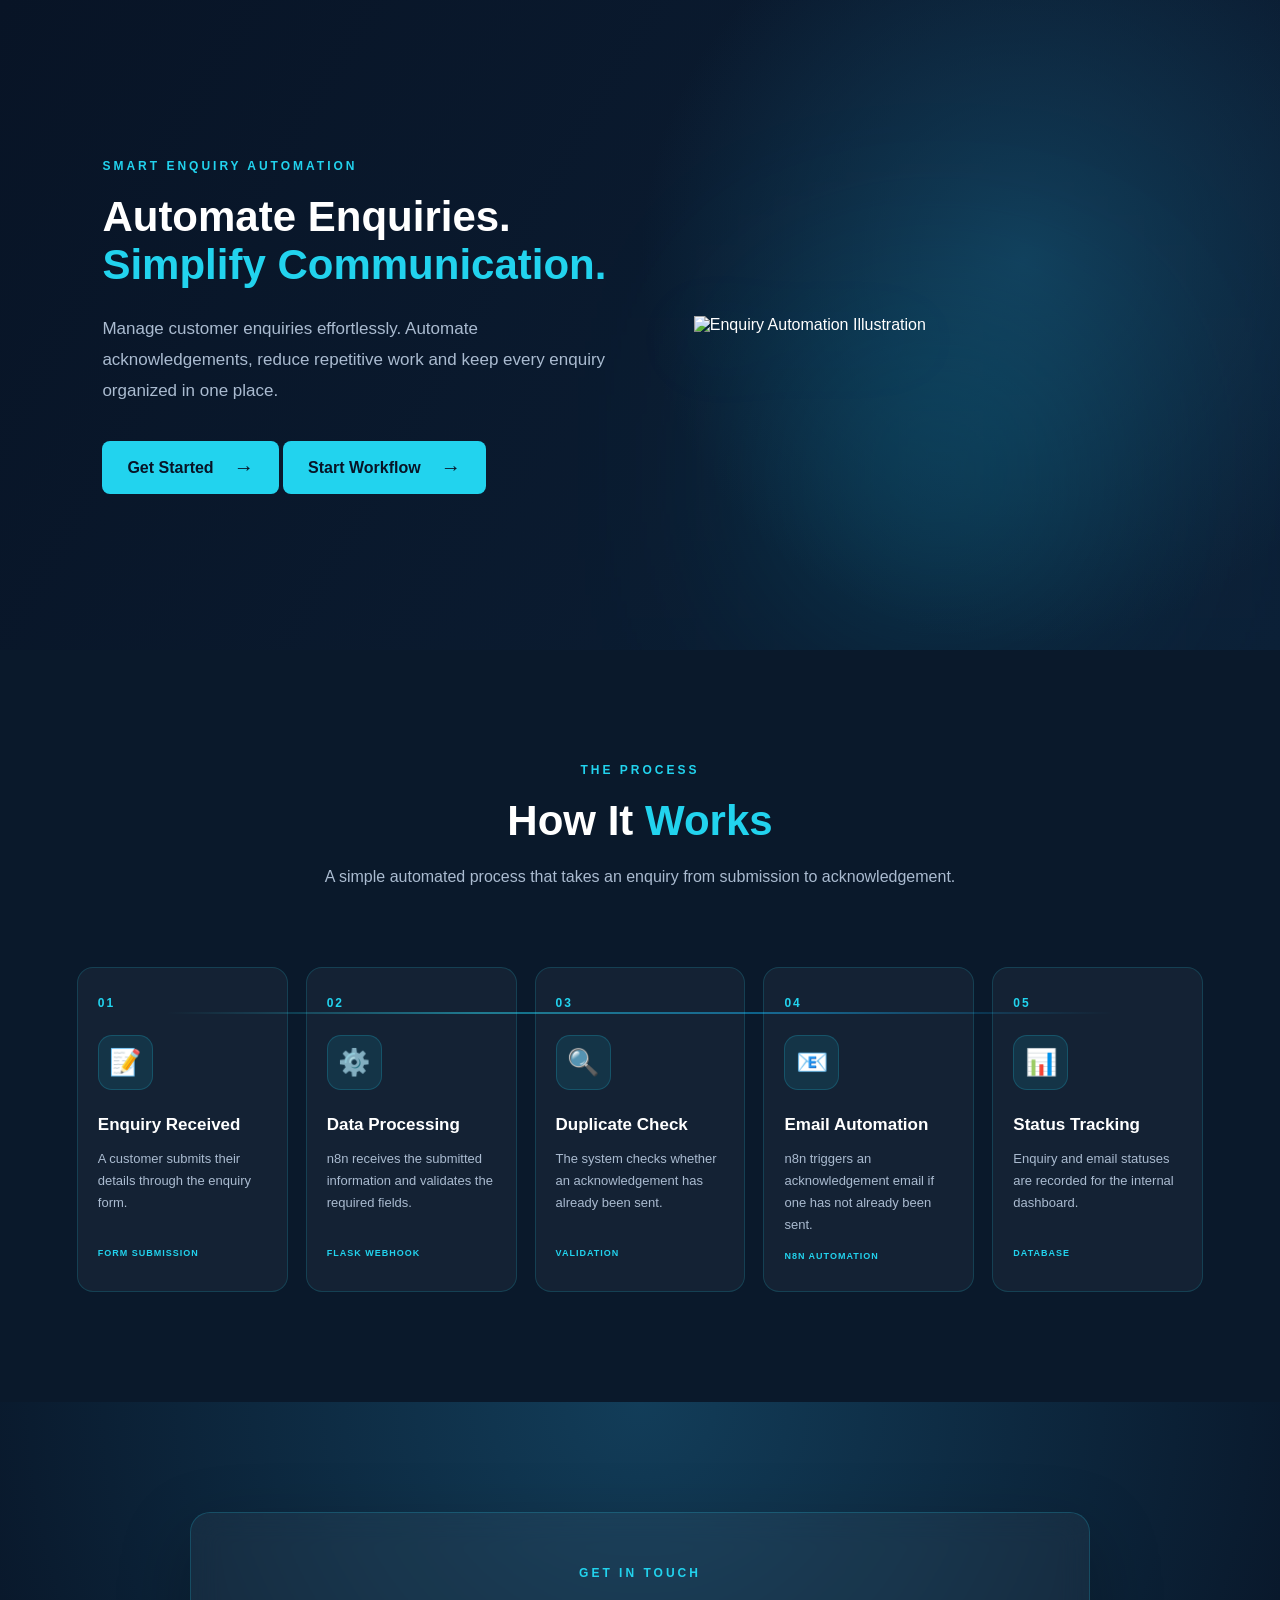
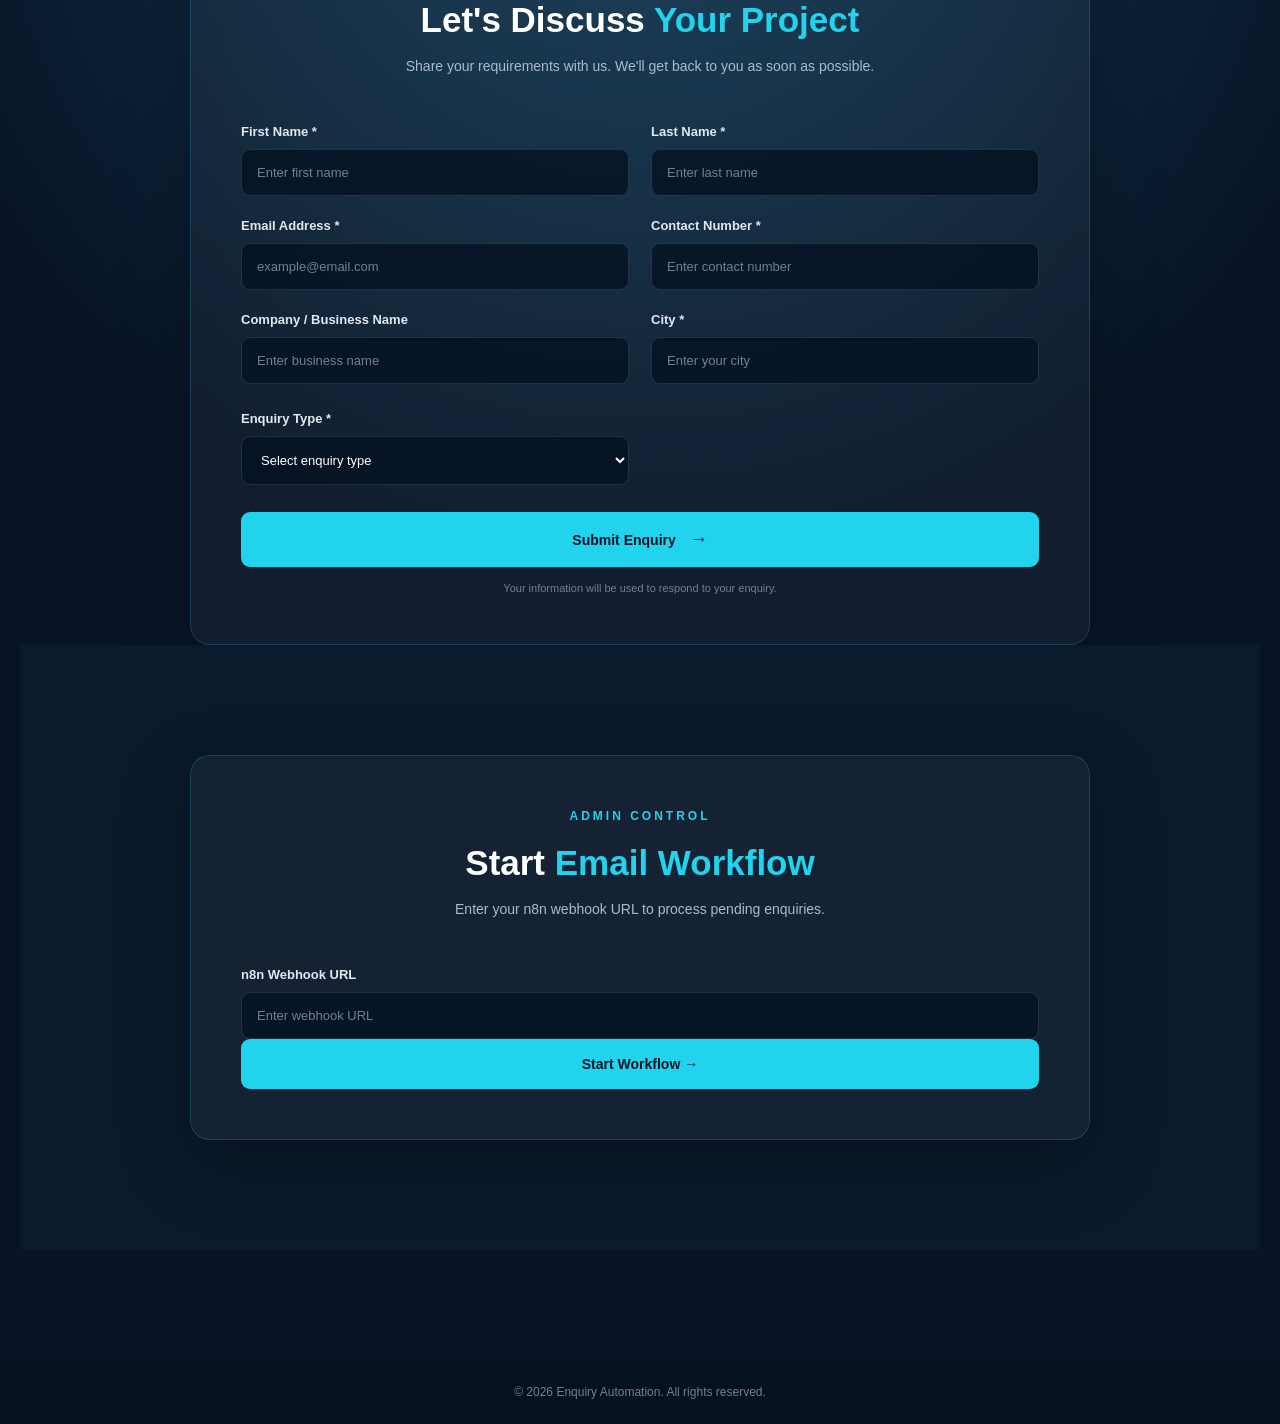
==== index.html @ 054fa1b2 "Update index.html" ====
<!DOCTYPE html>
<html lang="en">
<head>
    <meta charset="UTF-8">
    <meta name="viewport" content="width=device-width, initial-scale=1.0">
    <title>Enquiry Automation</title>
    <link rel="stylesheet" href="index.css">
</head>

<body>

    <!-- HERO SECTION -->
    <section class="hero">

        <div class="hero-content">
            <span class="tag">SMART ENQUIRY AUTOMATION</span>

            <h1>
                Automate Enquiries.
                <span>Simplify Communication.</span>
            </h1>

            <p>
                Manage customer enquiries effortlessly.
                Automate acknowledgements, reduce repetitive work
                and keep every enquiry organized in one place.
            </p>

            <a href="#enquiry" class="hero-btn">
                Get Started <span>→</span>
            </a>

            <a href="#admin-workflow" class="hero-btn">
    Start Workflow <span>→</span>
   </a>
        </div>

        <!-- ORIGINAL IMAGE -->
        <div class="hero-visual">
            <div class="visual-glow"></div>

            <img
                class="img_cls"
                src="https://images.openai.com/static-rsc-4/FiMSWqiTHv5xQcaS_iEnGFeNhzFHktFmB1a_FQYrA1L69v7KB8BARGceV22Y1h2FhNV8PtdrgidyBvA4OZk1alt4xqs_F-g7mgacY5IA-JksNiOOUlxHRX1MgWjUxI9J07Ajo4408gh4i1F7Y_RGGxPsrescDS63xctnKvFeO2j9b3fHOsXssHct2nvu2ujc?purpose=fullsize"
                alt="Enquiry Automation Illustration"
            >
        </div>

    </section>


    <!-- WORKFLOW SECTION -->
    <section class="workflow-section" id="workflow">

        <div class="section-heading reveal">
            <span class="tag">THE PROCESS</span>
            <h2>How It <span>Works</span></h2>
            <p>
                A simple automated process that takes an enquiry
                from submission to acknowledgement.
            </p>
        </div>

        <div class="workflow-container">

            <div class="workflow-line"></div>

            <div class="workflow-step reveal">
                <div class="step-number">01</div>
                <div class="step-icon">📝</div>
                <h3>Enquiry Received</h3>
                <p>
                    A customer submits their details through
                    the enquiry form.
                </p>
                <span class="step-label">FORM SUBMISSION</span>
            </div>

            <div class="workflow-step reveal">
                <div class="step-number">02</div>
                <div class="step-icon">⚙️</div>
                <h3>Data Processing</h3>
                <p>
                    n8n receives the submitted information
                    and validates the required fields.
                </p>
                <span class="step-label">FLASK WEBHOOK</span>
            </div>

            <div class="workflow-step reveal">
                <div class="step-number">03</div>
                <div class="step-icon">🔍</div>
                <h3>Duplicate Check</h3>
                <p>
                    The system checks whether an acknowledgement
                    has already been sent.
                </p>
                <span class="step-label">VALIDATION</span>
            </div>

            <div class="workflow-step reveal">
                <div class="step-number">04</div>
                <div class="step-icon">📧</div>
                <h3>Email Automation</h3>
                <p>
                    n8n triggers an acknowledgement email
                    if one has not already been sent.
                </p>
                <span class="step-label">N8N AUTOMATION</span>
            </div>

            <div class="workflow-step reveal">
                <div class="step-number">05</div>
                <div class="step-icon">📊</div>
                <h3>Status Tracking</h3>
                <p>
                    Enquiry and email statuses are recorded
                    for the internal dashboard.
                </p>
                <span class="step-label">DATABASE</span>
            </div>

        </div>
    </section>


    <!-- ENQUIRY FORM SECTION -->
    <section class="enquiry-section" id="enquiry">

        <div class="form-container reveal">

            <div class="form-heading">
                <span class="tag">GET IN TOUCH</span>
                <h2>Let's Discuss <span>Your Project</span></h2>
                <p>
                    Share your requirements with us.
                    We'll get back to you as soon as possible.
                </p>
            </div>

            <form class="enquiry-form" id="enquiryForm">

                <div class="form-grid">

                    <div class="form-group">
                        <label for="firstName">First Name *</label>
                        <input type="text" id="firstName"
                            name="firstName" placeholder="Enter first name" required>
                    </div>

                    <div class="form-group">
                        <label for="lastName">Last Name *</label>
                        <input type="text" id="lastName"
                            name="lastName" placeholder="Enter last name" required>
                    </div>

                    <div class="form-group">
                        <label for="email">Email Address *</label>
                        <input type="email" id="email"
                            name="email" placeholder="example@email.com" required>
                    </div>

                    <div class="form-group">
                        <label for="contact">Contact Number *</label>
                        <input type="tel" id="contact"
                            name="contact" placeholder="Enter contact number" required>
                    </div>

                    <div class="form-group">
                        <label for="company">Company / Business Name</label>
                        <input type="text" id="company"
                            name="company" placeholder="Enter business name">
                    </div>

                    <div class="form-group">
                        <label for="city">City *</label>
                        <input type="text" id="city"
                            name="city" placeholder="Enter your city" required>
                    </div>

                </div>
                

                <!-- ENQUIRY TYPE AND BUDGET -->
                <div class="form-grid">

                    <div class="form-group">
                        <label for="enquiryType">Enquiry Type *</label>

                        <select id="enquiryType" name="enquiryType" required>
                            <option value="">Select enquiry type</option>
                            <option value="General Enquiry">General Enquiry</option>
                            <option value="Project Requirement">Project Requirement</option>
                            <option value="Partnership">Partnership</option>
                            <option value="Support">Support</option>
                            <option value="Other">Other</option>
                        </select>
                    </div>

                </div>

                <button type="submit" class="submit-btn">
                    Submit Enquiry <span>→</span>
                </button>

                <p class="form-note">
                    Your information will be used to respond to your enquiry.
                </p>

            </form>
        </div>
        <!-- START WORKFLOW SECTION -->
<section class="workflow-section" id="admin-workflow">

    <div class="form-container">
        <div class="form-heading">
            <span class="tag">ADMIN CONTROL</span>
            <h2>Start <span>Email Workflow</span></h2>
            <p>Enter your n8n webhook URL to process pending enquiries.</p>
        </div>

        <div class="form-group">
            <label for="webhookUrl">n8n Webhook URL</label>
            <input
                type="url"
                id="webhookUrl"
                placeholder="Enter webhook URL"
                required
            >
        </div>

        <button type="button" class="submit-btn" id="startWorkflowBtn">
            Start Workflow →
        </button>
    </div>

</section>
    </section>


    <!-- FOOTER -->
    <footer>
        <p>© 2026 Enquiry Automation. All rights reserved.</p>
    </footer>


    <!-- ANIMATION AND FRONTEND DEMO SCRIPT -->
    <script>

        // Scroll reveal animation
        document.documentElement.classList.add("js-enabled");

        const observer = new IntersectionObserver((entries) => {

            entries.forEach((entry) => {

                if (entry.isIntersecting) {
                    entry.target.classList.add("show");
                    observer.unobserve(entry.target);
                }

            });

        }, {
            threshold: 0.15
        });

        document.querySelectorAll(".reveal").forEach((element) => {
            observer.observe(element);
        });


        // Temporary frontend form behaviour
        
const enquiryForm = document.getElementById("enquiryForm");

enquiryForm.addEventListener("submit", async function(event) {
    event.preventDefault();

    const formData = new FormData(enquiryForm);
    const enquiryData = Object.fromEntries(formData.entries());

    try {
        const response = await fetch(
            "https://density-surprise-beans-instructional.trycloudflare.com/webhook/enquiry-submit",
            {
                method: "POST",
                headers: {
                    "Content-Type": "application/json"
                },
                body: JSON.stringify(enquiryData)
            }
        );

        if (!response.ok) {
            throw new Error("Submission failed");
        }

        alert("Your enquiry has been submitted successfully!");
        enquiryForm.reset();

    } catch (error) {
        console.error(error);
        alert("Submission failed. Please try again.");
    }
});
    // Start Email Workflow

const startButton = document.getElementById("startWorkflowBtn");

startButton.addEventListener("click", async function() {

    const webhookUrl = document.getElementById("webhookUrl").value.trim();

    if (!webhookUrl) {
        alert("Please enter the webhook URL.");
        return;
    }

    try {
        const response = await fetch(webhookUrl, {
            method: "POST"
        });

        if (!response.ok) {
            throw new Error("Workflow failed");
        }

        alert("Email workflow started successfully!");

    } catch (error) {
        console.error(error);
        alert("Unable to start workflow. Check your webhook URL.");
    }

});


    </script>

</body>
</html>
---- index.css ----
/* GENERAL RESET */

* {
    margin: 0;
    padding: 0;
    box-sizing: border-box;
}

html {
    scroll-behavior: smooth;
}

body {
    font-family: Arial, Helvetica, sans-serif;
    background: #081426;
    color: #ffffff;
    overflow-x: hidden;
}

:root {
    --cyan: #22d3ee;
    --blue: #0ea5e9;
    --muted: #aabbd0;
    --card: rgba(255, 255, 255, 0.045);
}


/* HERO SECTION */

.hero {
    min-height: 650px;
    padding: 80px 8%;
    display: flex;
    align-items: center;
    justify-content: space-between;
    gap: 60px;
    background:
        radial-gradient(circle at 80% 40%, #123d59 0%, transparent 35%),
        linear-gradient(120deg, #081426, #0c2037);
}

.hero-content {
    max-width: 590px;
    animation: fadeInLeft 1s ease;
}

.tag {
    display: inline-block;
    color: var(--cyan);
    font-size: 12px;
    font-weight: bold;
    letter-spacing: 3px;
    margin-bottom: 20px;
}

.hero h1 {
    font-size: clamp(38px, 5vw, 42px);
    line-height: 1.15;
    margin-bottom: 25px;
    text-align: left;
}

/* Keep both heading lines aligned */
.hero h1 span {
    display: block;
    font-size: inherit;
    margin-left: 0;
    color: var(--cyan);
}

.section-heading h2 span,
.form-heading h2 span {
    color: var(--cyan);
}

.hero-content p {
    color: var(--muted);
    font-size: 17px;
    line-height: 1.8;
    max-width: 520px;
    margin-bottom: 35px;
}

.hero-btn {
    display: inline-flex;
    gap: 20px;
    align-items: center;
    padding: 15px 25px;
    background: var(--cyan);
    color: #081426;
    text-decoration: none;
    font-weight: bold;
    border-radius: 8px;
    transition: 0.3s;
}

.hero-btn:hover {
    transform: translateY(-5px);
    box-shadow: 0 10px 30px rgba(34, 211, 238, 0.3);
}

.hero-btn span {
    font-size: 20px;
}


/* HERO IMAGE */

.hero-visual {
    position: relative;
    width: 45%;
    max-width: 600px;
    min-width: 300px;
    animation: fadeInRight 1s ease;
}

.visual-glow {
    position: absolute;
    width: 300px;
    height: 300px;
    background: #0891b2;
    filter: blur(110px);
    opacity: 0.25;
    top: 10%;
    left: 20%;
}

.img_cls {
    position: relative;
    z-index: 1;
    display: block;
    width: 100%;
    height: auto;
    object-fit: contain;
    filter: drop-shadow(0 15px 35px rgba(34, 211, 238, 0.2));
    animation: floating 4s ease-in-out infinite;
}


/* WORKFLOW SECTION */

.workflow-section {
    padding: 110px 6%;
    position: relative;
    background: #0a192b;
}

.section-heading {
    text-align: center;
    max-width: 650px;
    margin: 0 auto 75px;
}

.section-heading h2 {
    font-size: 42px;
    margin-bottom: 18px;
}

.section-heading p {
    color: var(--muted);
    line-height: 1.8;
    font-size: 16px;
}

.workflow-container {
    max-width: 1250px;
    margin: auto;
    display: grid;
    grid-template-columns: repeat(5, 1fr);
    gap: 18px;
    position: relative;
}

.workflow-line {
    position: absolute;
    top: 45px;
    left: 8%;
    right: 8%;
    height: 2px;
    background: linear-gradient(
        90deg,
        transparent,
        var(--cyan),
        var(--blue),
        transparent
    );
    opacity: 0.5;
}

.workflow-step {
    position: relative;
    z-index: 1;
    padding: 28px 20px;
    min-height: 300px;
    background: var(--card);
    border: 1px solid rgba(34, 211, 238, 0.17);
    border-radius: 16px;
    transition: transform 0.35s, border-color 0.35s, box-shadow 0.35s;
}

.workflow-step:hover {
    transform: translateY(-10px);
    border-color: var(--cyan);
    box-shadow: 0 15px 40px rgba(34, 211, 238, 0.1);
}

.step-number {
    font-size: 12px;
    color: var(--cyan);
    font-weight: bold;
    letter-spacing: 2px;
    margin-bottom: 25px;
}

.step-icon {
    width: 55px;
    height: 55px;
    display: grid;
    place-items: center;
    font-size: 26px;
    background: rgba(34, 211, 238, 0.1);
    border: 1px solid rgba(34, 211, 238, 0.2);
    border-radius: 14px;
    margin-bottom: 25px;
}

.workflow-step h3 {
    font-size: 17px;
    margin-bottom: 13px;
}

.workflow-step p {
    color: var(--muted);
    font-size: 13px;
    line-height: 1.7;
    min-height: 85px;
}

.step-label {
    display: inline-block;
    color: var(--cyan);
    font-size: 9px;
    letter-spacing: 1px;
    font-weight: bold;
    margin-top: 15px;
}


/* ENQUIRY FORM SECTION */

.enquiry-section {
    padding: 110px 20px;
    background:
        radial-gradient(circle at 50% 0%, #123d59 0%, transparent 45%),
        #081426;
}

.form-container {
    max-width: 900px;
    margin: auto;
    padding: 50px;
    background: rgba(255, 255, 255, 0.045);
    border: 1px solid rgba(34, 211, 238, 0.2);
    border-radius: 20px;
    box-shadow: 0 25px 70px rgba(0, 0, 0, 0.25);
    backdrop-filter: blur(15px);
}

.form-heading {
    text-align: center;
    margin-bottom: 45px;
}

.form-heading h2 {
    font-size: 35px;
    margin-bottom: 15px;
}

.form-heading p {
    color: var(--muted);
    line-height: 1.7;
    font-size: 14px;
}


/* FORM LAYOUT */

.enquiry-form {
    display: flex;
    flex-direction: column;
    gap: 27px;
}

.form-grid {
    display: grid;
    grid-template-columns: repeat(2, 1fr);
    gap: 22px;
}

.form-group {
    display: flex;
    flex-direction: column;
    gap: 10px;
}

.form-group > label {
    font-size: 13px;
    color: #e2e8f0;
    font-weight: 600;
}

.form-group input,
.form-group select,
.form-group textarea {
    width: 100%;
    padding: 15px;
    border: 1px solid rgba(255, 255, 255, 0.12);
    border-radius: 9px;
    outline: none;
    background: rgba(4, 18, 34, 0.8);
    color: #ffffff;
    font-family: inherit;
    font-size: 13px;
    transition: 0.3s;
}

.form-group input::placeholder,
.form-group textarea::placeholder {
    color: #718096;
}

.form-group input:focus,
.form-group select:focus,
.form-group textarea:focus {
    border-color: var(--cyan);
    box-shadow: 0 0 0 3px rgba(34, 211, 238, 0.1);
}

.form-group select option {
    background: #0c2037;
    color: white;
}

.form-group textarea {
    resize: vertical;
    min-height: 130px;
    line-height: 1.6;
}


/* SERVICES CHECKBOXES */

.services-grid {
    display: grid;
    grid-template-columns: repeat(2, 1fr);
    gap: 12px;
}

.check-option {
    display: flex;
    align-items: center;
    gap: 12px;
    padding: 15px;
    background: rgba(255, 255, 255, 0.035);
    border: 1px solid rgba(255, 255, 255, 0.1);
    border-radius: 9px;
    cursor: pointer;
    transition: 0.3s;
}

.check-option:hover {
    border-color: var(--cyan);
    background: rgba(34, 211, 238, 0.06);
}

.check-option input {
    width: 16px;
    height: 16px;
    accent-color: var(--cyan);
    cursor: pointer;
}

.check-option span {
    font-size: 12px;
    color: #dbeafe;
}


/* SUBMIT BUTTON */

.submit-btn {
    width: 100%;
    padding: 17px;
    border: none;
    border-radius: 9px;
    background: var(--cyan);
    color: #081426;
    font-size: 14px;
    font-weight: bold;
    cursor: pointer;
    transition: 0.3s;
}

.submit-btn span {
    margin-left: 10px;
    font-size: 18px;
}

.submit-btn:hover {
    transform: translateY(-4px);
    box-shadow: 0 12px 30px rgba(34, 211, 238, 0.25);
}

.form-note {
    text-align: center;
    color: #718096;
    font-size: 11px;
    margin-top: -12px;
}


/* FOOTER */

footer {
    padding: 25px;
    text-align: center;
    background: #06101e;
    color: #718096;
    font-size: 12px;
}


/* SCROLL REVEAL */

.reveal {
    opacity: 1;
    transform: translateY(0);
}

.js-enabled .reveal {
    opacity: 0;
    transform: translateY(35px);
    transition: opacity 0.8s ease, transform 0.8s ease;
}

.js-enabled .reveal.show {
    opacity: 1;
    transform: translateY(0);
}


/* GENERAL ANIMATIONS */

@keyframes floating {
    0%, 100% {
        transform: translateY(0);
    }

    50% {
        transform: translateY(-12px);
    }
}

@keyframes fadeInLeft {
    from {
        opacity: 0;
        transform: translateX(-40px);
    }

    to {
        opacity: 1;
        transform: translateX(0);
    }
}

@keyframes fadeInRight {
    from {
        opacity: 0;
        transform: translateX(40px);
    }

    to {
        opacity: 1;
        transform: translateX(0);
    }
}


/* TABLET RESPONSIVENESS */

@media (max-width: 1000px) {

    .hero {
        padding: 70px 5%;
        gap: 30px;
    }

    .workflow-container {
        grid-template-columns: repeat(2, 1fr);
    }

    .workflow-line {
        display: none;
    }
}


/* MOBILE RESPONSIVENESS */

@media (max-width: 650px) {

    .hero {
        flex-direction: column;
        text-align: center;
        padding: 75px 22px;
    }

    .hero h1 {
        text-align: center;
    }

    .hero-content p {
        margin-left: auto;
        margin-right: auto;
    }

    .hero-visual {
        width: 100%;
        min-width: 0;
        margin-top: 35px;
    }

    .workflow-section {
        padding: 80px 22px;
    }

    .section-heading h2 {
        font-size: 32px;
    }

    .workflow-container {
        grid-template-columns: 1fr;
    }

    .workflow-step {
        min-height: auto;
    }

    .workflow-step p {
        min-height: auto;
    }

    .form-container {
        padding: 28px 20px;
    }

    .form-heading h2 {
        font-size: 27px;
    }

    .form-grid,
    .services-grid {
        grid-template-columns: 1fr;
    }
}


/* ACCESSIBILITY */

@media (prefers-reduced-motion: reduce) {

    *,
    *::before,
    *::after {
        scroll-behavior: auto !important;
        animation-duration: 0.01ms !important;
        animation-iteration-count: 1 !important;
        transition-duration: 0.01ms !important;
    }

}
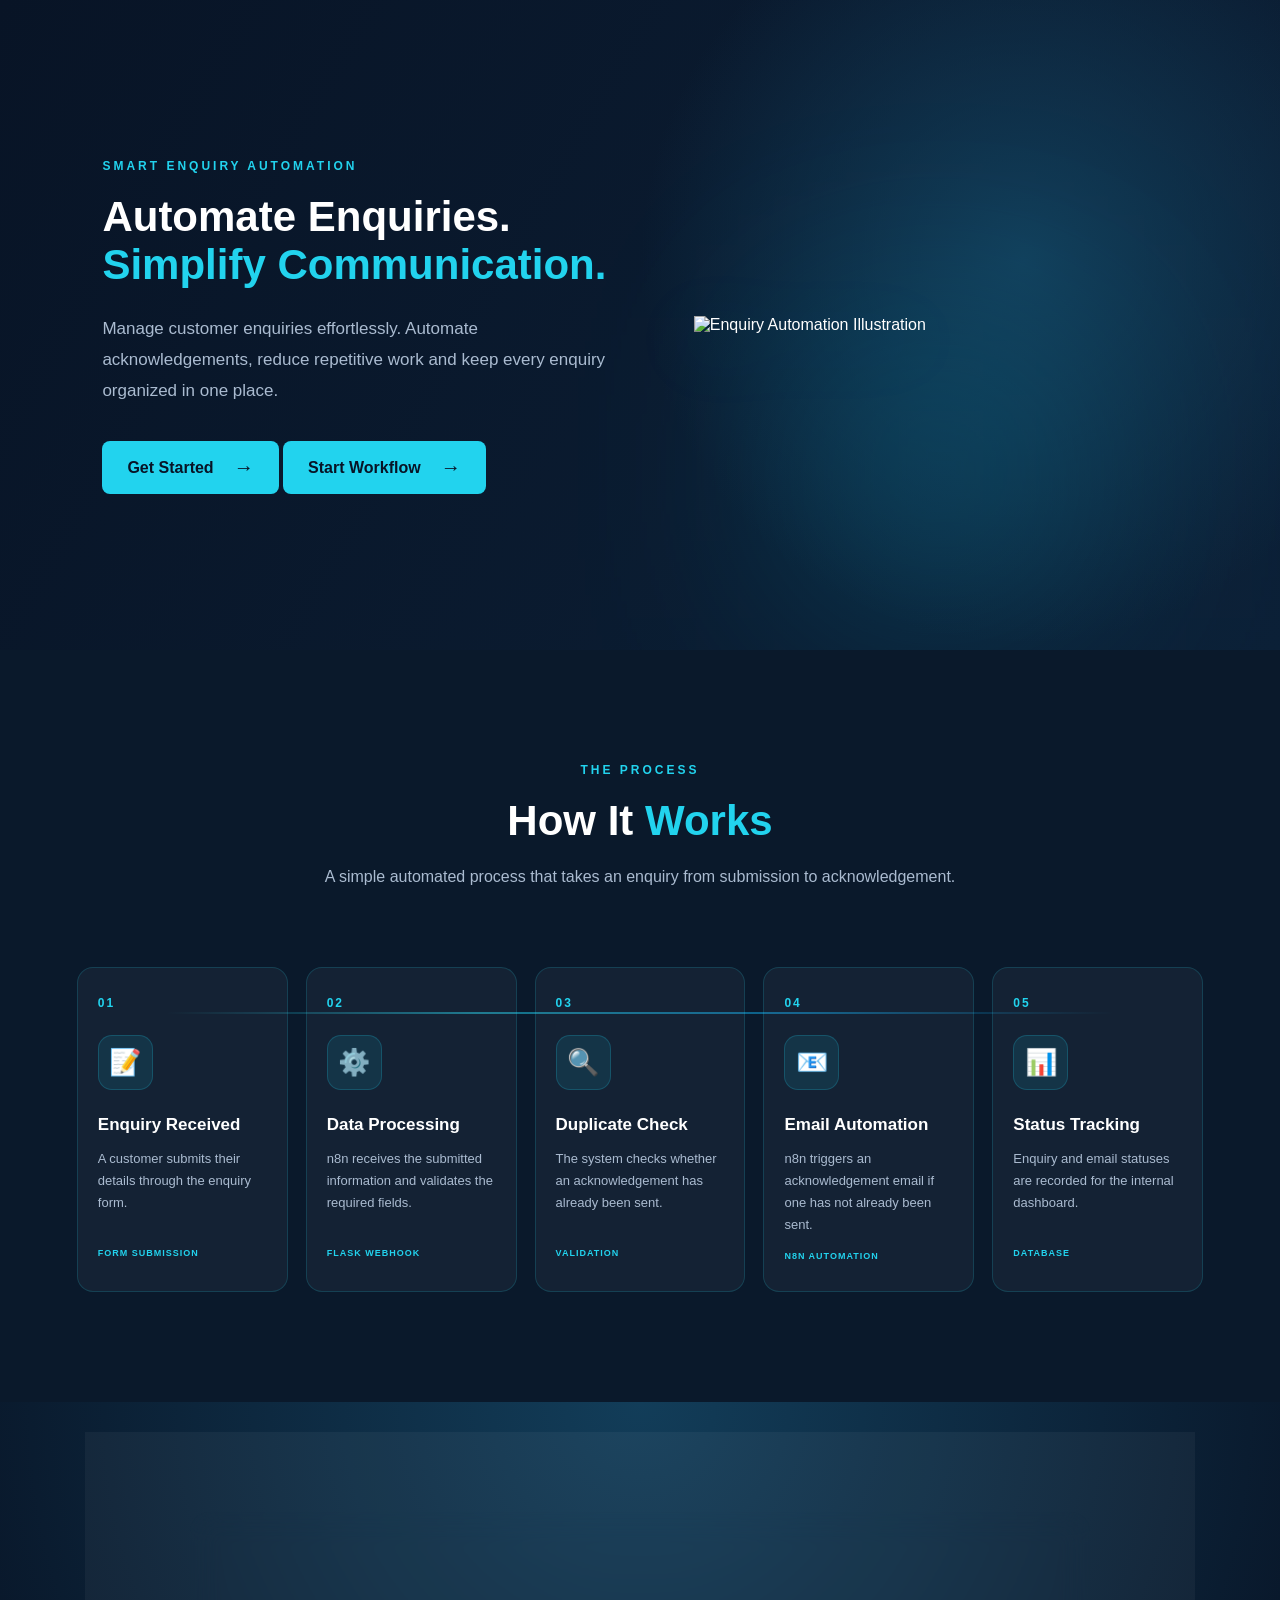
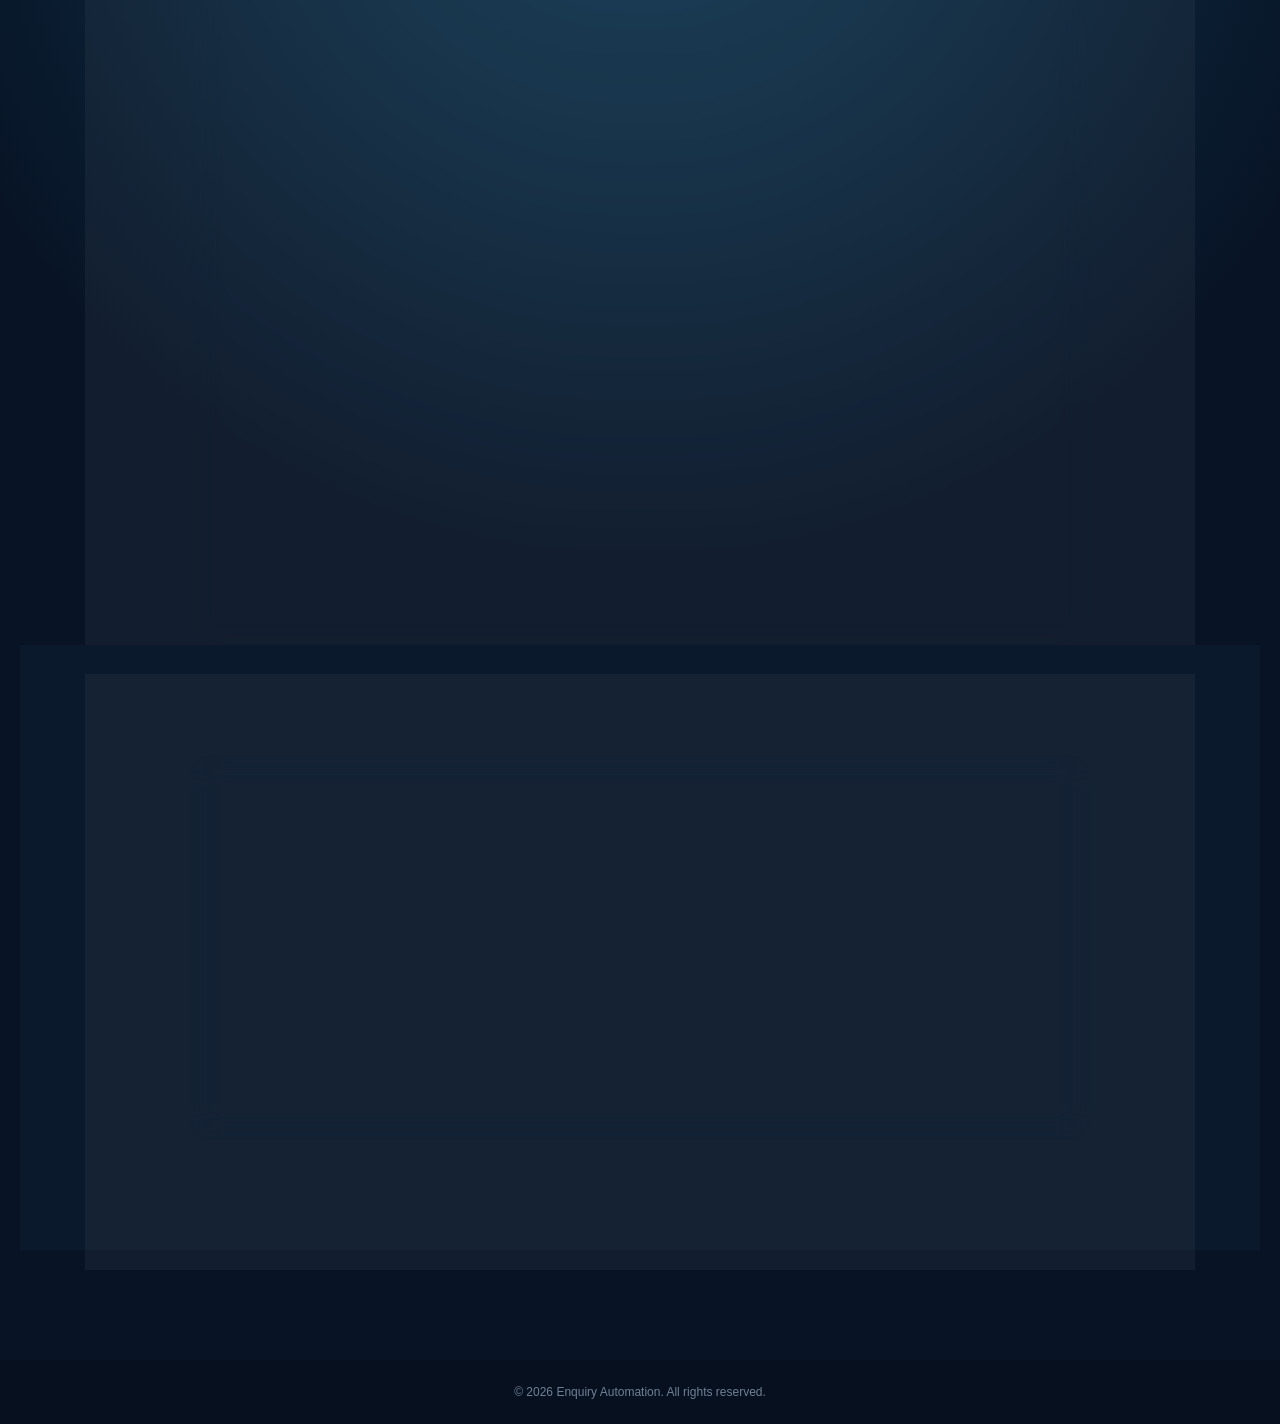
==== commit bc16dfd4: "Fix HTML encoding issues in index.html" ====
--- a/index.html
+++ b/index.html
@@ -282,7 +282,7 @@
 
     try {
         const response = await fetch(
-            "https://density-surprise-beans-instructional.trycloudflare.com/webhook/enquiry-submit",
+            "https://extending-electron-restored-forecast.trycloudflare.com/webhook/enquiry-submit",
             {
                 method: "POST",
                 headers: {
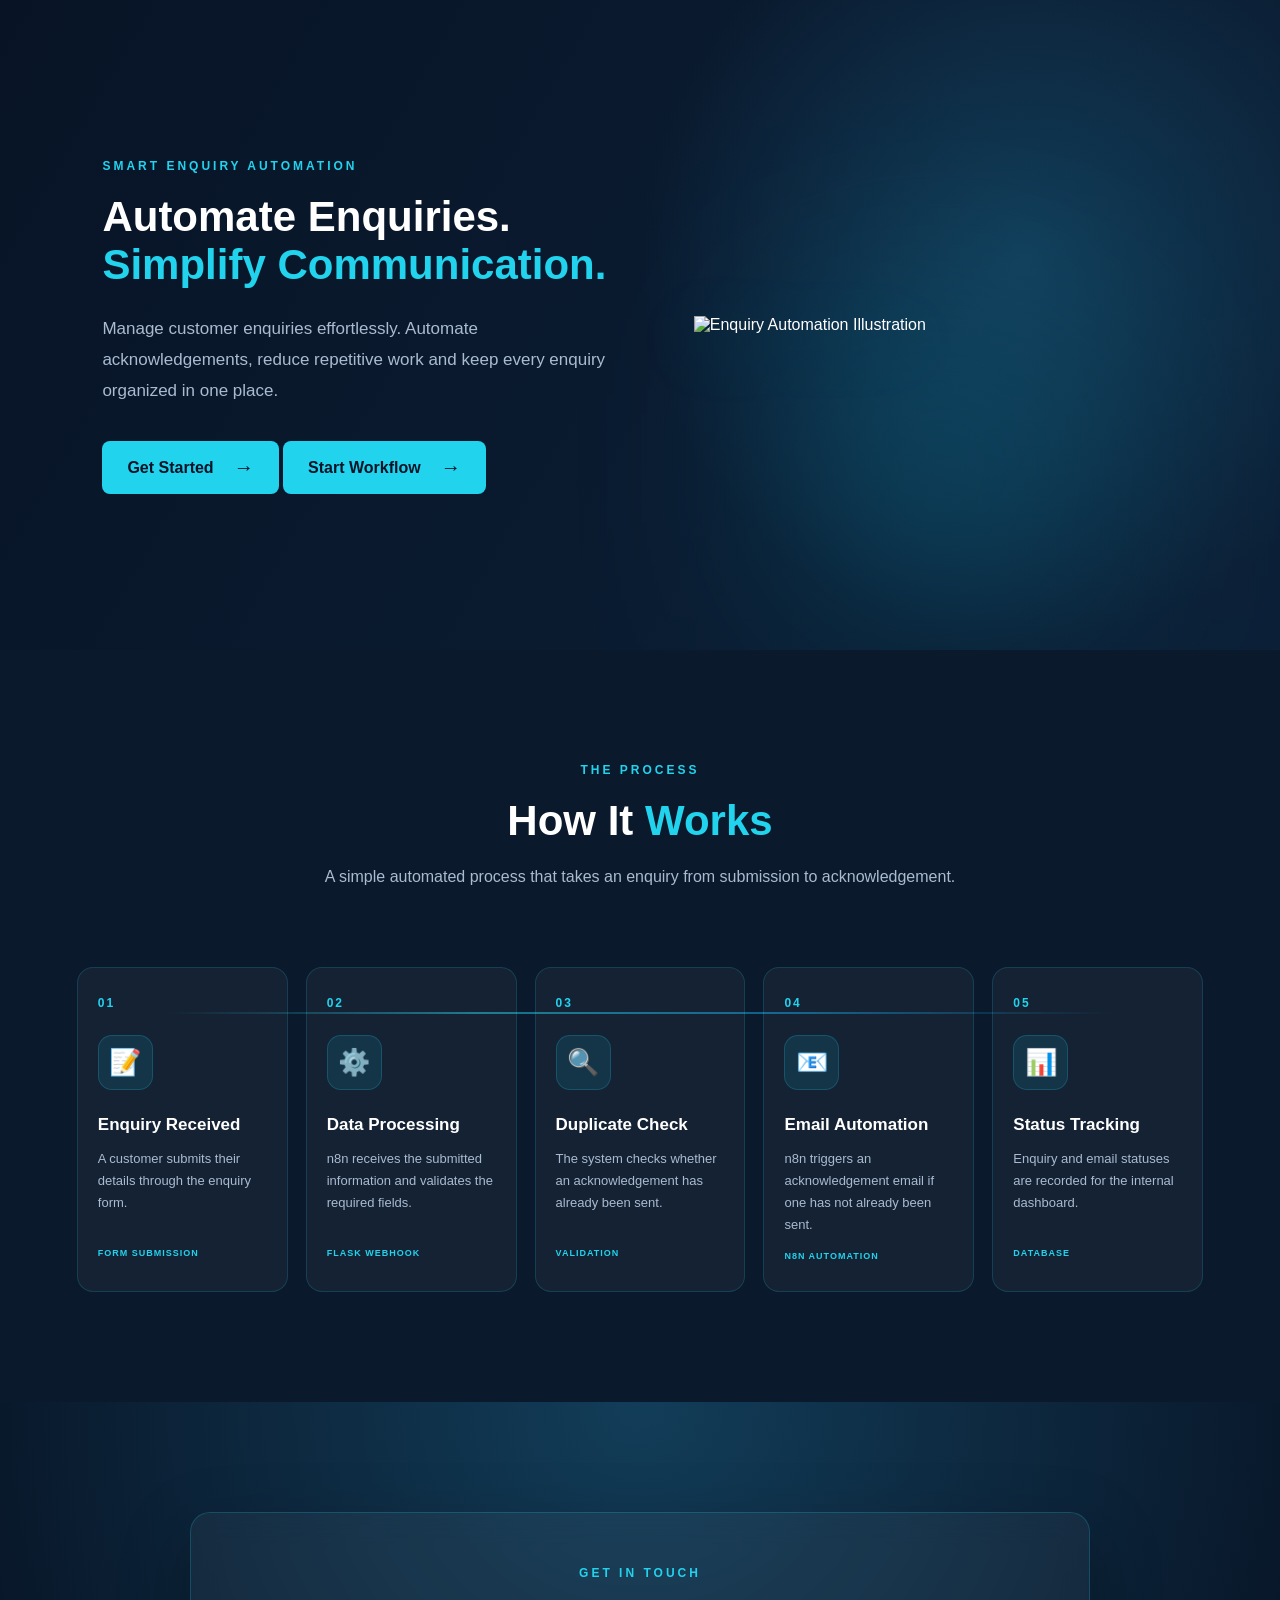
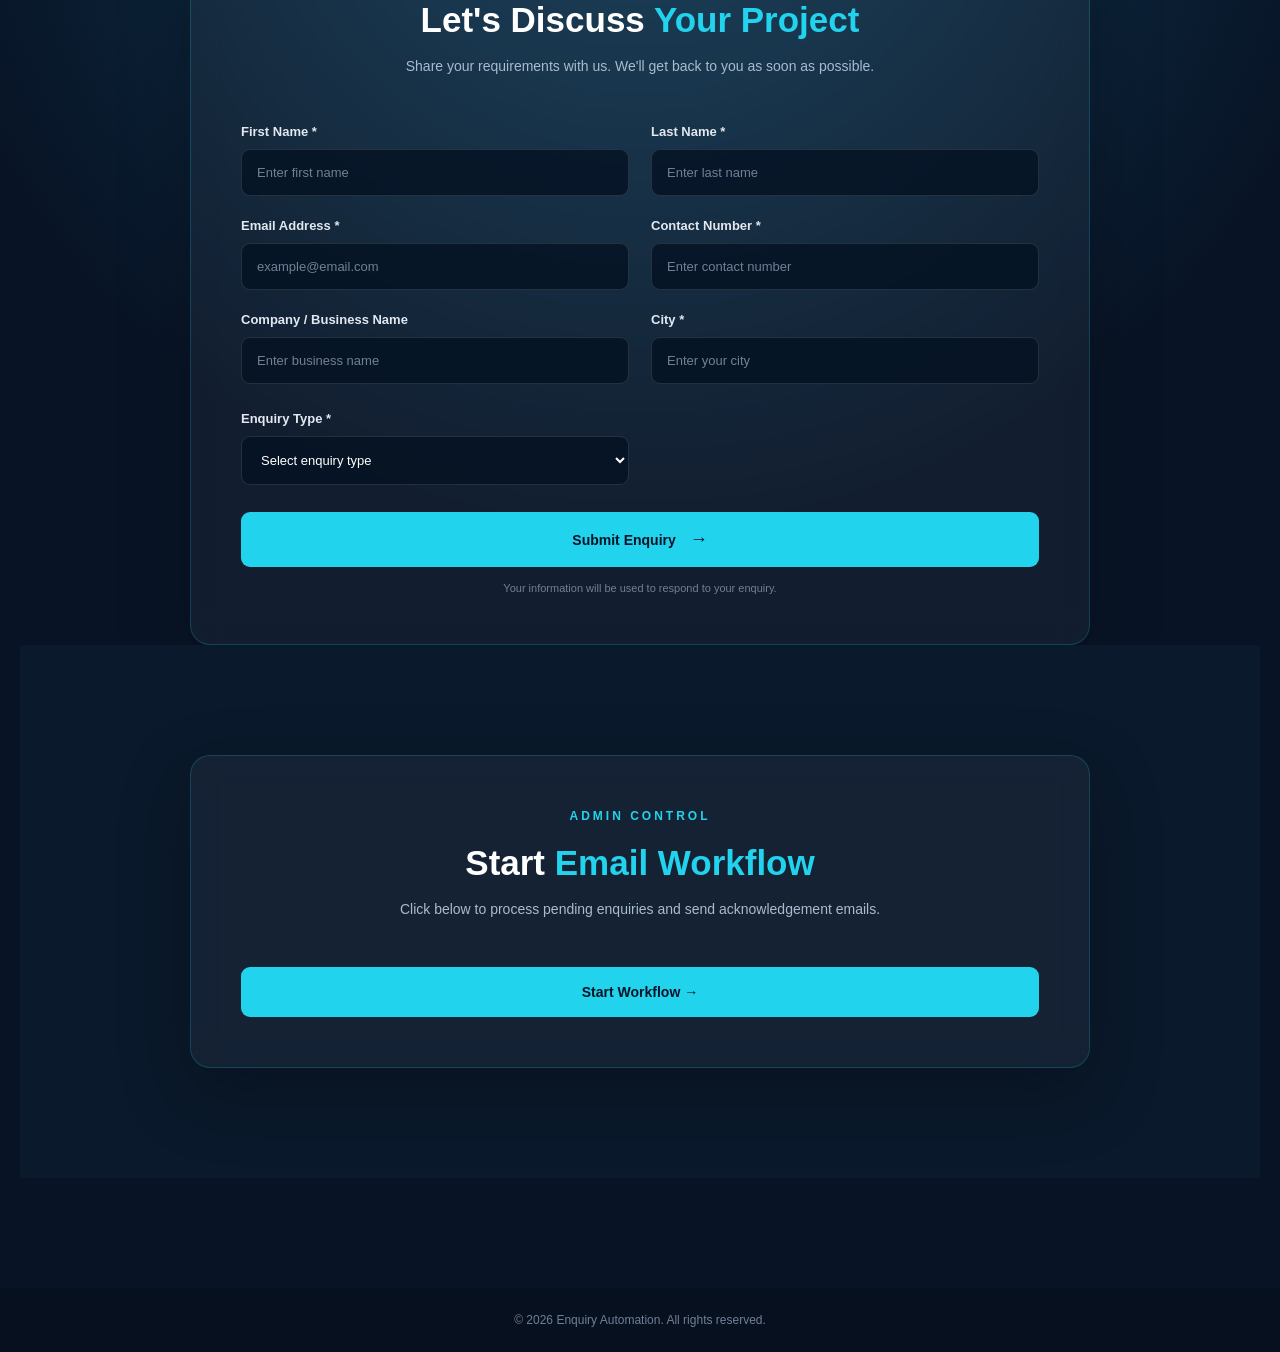
==== commit f87fbe44: "Update index.html" ====
--- a/index.html
+++ b/index.html
@@ -1,3 +1,4 @@
+
 <!DOCTYPE html>
 <html lang="en">
 <head>
@@ -31,8 +32,8 @@
             </a>
 
             <a href="#admin-workflow" class="hero-btn">
-    Start Workflow <span>→</span>
-   </a>
+                Start Workflow <span>→</span>
+            </a>
         </div>
 
         <!-- ORIGINAL IMAGE -->
@@ -179,7 +180,7 @@
                     </div>
 
                 </div>
-                
+
 
                 <!-- ENQUIRY TYPE AND BUDGET -->
                 <div class="form-grid">
@@ -209,32 +210,28 @@
 
             </form>
         </div>
-        <!-- START WORKFLOW SECTION -->
-<section class="workflow-section" id="admin-workflow">
-
-    <div class="form-container">
-        <div class="form-heading">
-            <span class="tag">ADMIN CONTROL</span>
-            <h2>Start <span>Email Workflow</span></h2>
-            <p>Enter your n8n webhook URL to process pending enquiries.</p>
-        </div>
-
-        <div class="form-group">
-            <label for="webhookUrl">n8n Webhook URL</label>
-            <input
-                type="url"
-                id="webhookUrl"
-                placeholder="Enter webhook URL"
-                required
-            >
-        </div>
-
-        <button type="button" class="submit-btn" id="startWorkflowBtn">
-            Start Workflow →
-        </button>
-    </div>
-
-</section>
+
+
+        <!-- ADMIN WORKFLOW SECTION -->
+        <section class="workflow-section" id="admin-workflow">
+
+            <div class="form-container">
+                <div class="form-heading">
+                    <span class="tag">ADMIN CONTROL</span>
+                    <h2>Start <span>Email Workflow</span></h2>
+                    <p>
+                        Click below to process pending enquiries
+                        and send acknowledgement emails.
+                    </p>
+                </div>
+
+                <button type="button" class="submit-btn" id="startWorkflowBtn">
+                    Start Workflow →
+                </button>
+            </div>
+
+        </section>
+
     </section>
 
 
@@ -244,7 +241,7 @@
     </footer>
 
 
-    <!-- ANIMATION AND FRONTEND DEMO SCRIPT -->
+    <!-- JAVASCRIPT -->
     <script>
 
         // Scroll reveal animation
@@ -270,74 +267,91 @@
         });
 
 
-        // Temporary frontend form behaviour
-        
-const enquiryForm = document.getElementById("enquiryForm");
-
-enquiryForm.addEventListener("submit", async function(event) {
-    event.preventDefault();
-
-    const formData = new FormData(enquiryForm);
-    const enquiryData = Object.fromEntries(formData.entries());
-
-    try {
-        const response = await fetch(
-            "https://extending-electron-restored-forecast.trycloudflare.com/webhook/enquiry-submit",
-            {
-                method: "POST",
-                headers: {
-                    "Content-Type": "application/json"
-                },
-                body: JSON.stringify(enquiryData)
+        // CUSTOMER ENQUIRY SUBMISSION
+        const enquiryForm = document.getElementById("enquiryForm");
+
+        enquiryForm.addEventListener("submit", async function(event) {
+
+            event.preventDefault();
+
+            const formData = new FormData(enquiryForm);
+            const enquiryData = Object.fromEntries(formData.entries());
+
+            try {
+
+                const response = await fetch(
+                    "https://extending-electron-restored-forecast.trycloudflare.com/webhook/enquiry-submit",
+                    {
+                        method: "POST",
+                        headers: {
+                            "Content-Type": "application/json"
+                        },
+                        body: JSON.stringify(enquiryData)
+                    }
+                );
+
+                if (!response.ok) {
+                    throw new Error("Submission failed");
+                }
+
+                alert("Your enquiry has been submitted successfully!");
+                enquiryForm.reset();
+
+            } catch (error) {
+
+                console.error(error);
+                alert("Submission failed. Please try again.");
+
             }
-        );
-
-        if (!response.ok) {
-            throw new Error("Submission failed");
-        }
-
-        alert("Your enquiry has been submitted successfully!");
-        enquiryForm.reset();
-
-    } catch (error) {
-        console.error(error);
-        alert("Submission failed. Please try again.");
-    }
-});
-    // Start Email Workflow
-
-const startButton = document.getElementById("startWorkflowBtn");
-
-startButton.addEventListener("click", async function() {
-
-    const webhookUrl = document.getElementById("webhookUrl").value.trim();
-
-    if (!webhookUrl) {
-        alert("Please enter the webhook URL.");
-        return;
-    }
-
-    try {
-        const response = await fetch(webhookUrl, {
-            method: "POST"
+
         });
 
-        if (!response.ok) {
-            throw new Error("Workflow failed");
-        }
-
-        alert("Email workflow started successfully!");
-
-    } catch (error) {
-        console.error(error);
-        alert("Unable to start workflow. Check your webhook URL.");
-    }
-
-});
-
+
+        // ADMIN: START EMAIL WORKFLOW
+        const startButton = document.getElementById("startWorkflowBtn");
+
+        const emailWorkflowWebhook =
+            "https://extending-electron-restored-forecast.trycloudflare.com/webhook/start-email-workflow";
+
+        startButton.addEventListener("click", async function() {
+
+            startButton.disabled = true;
+
+            const originalButtonText = startButton.textContent;
+
+            startButton.textContent = "Starting Workflow...";
+
+            try {
+
+                const response = await fetch(emailWorkflowWebhook, {
+                    method: "POST"
+                });
+
+                if (!response.ok) {
+                    throw new Error(`Workflow request failed: ${response.status}`);
+                }
+
+                alert("Email workflow started successfully!");
+
+            } catch (error) {
+
+                console.error("Email workflow error:", error);
+
+                alert("Unable to start the email workflow. Please check the n8n workflow and try again.");
+
+            } finally {
+
+                startButton.disabled = false;
+
+                startButton.textContent = originalButtonText;
+
+            }
+
+        });
 
     </script>
 
 </body>
 </html>
 
+
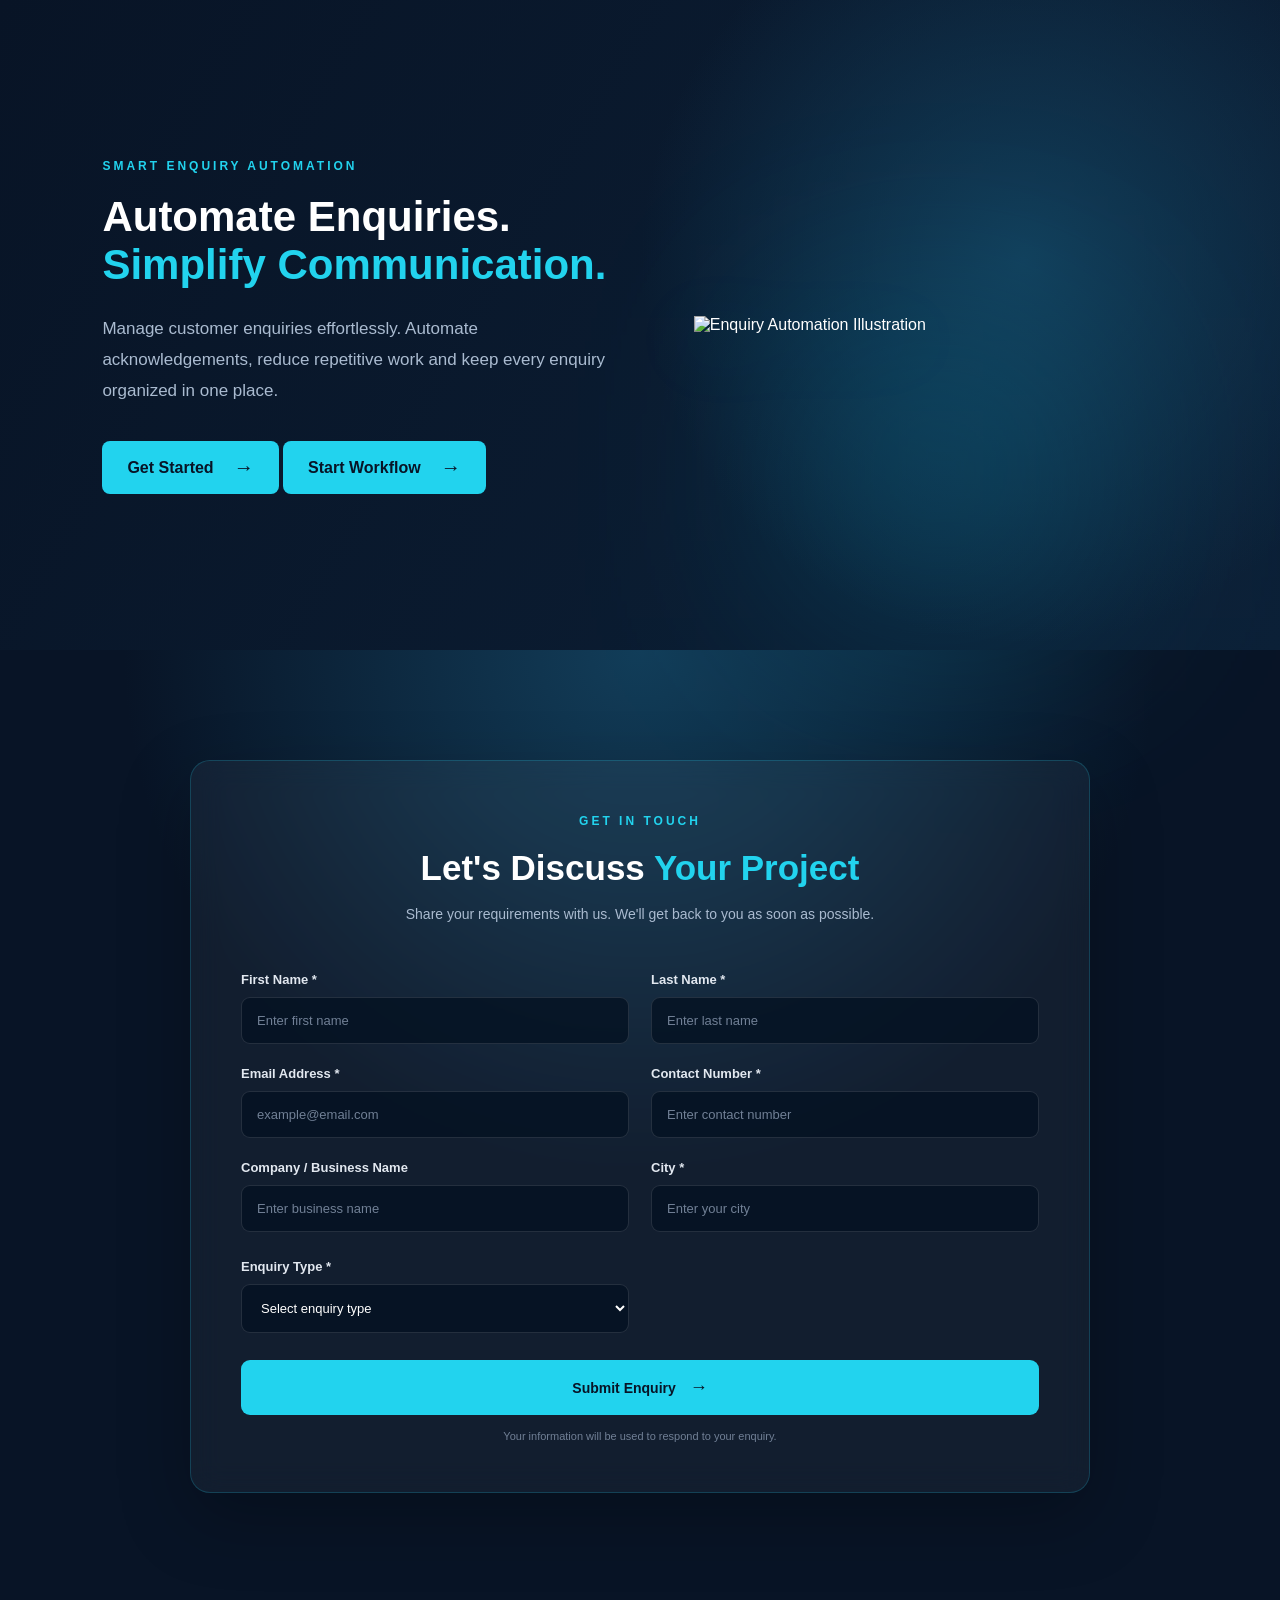
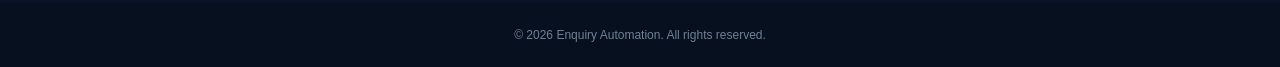
==== commit 0dd397c3: "Update index.html" ====
--- a/index.html
+++ b/index.html
@@ -31,12 +31,12 @@
                 Get Started <span>→</span>
             </a>
 
-            <a href="#admin-workflow" class="hero-btn">
+            <a href="workflow.html" class="hero-btn" id="startWorkflowBtn">
                 Start Workflow <span>→</span>
             </a>
         </div>
 
-        <!-- ORIGINAL IMAGE -->
+        <!-- HERO IMAGE -->
         <div class="hero-visual">
             <div class="visual-glow"></div>
 
@@ -50,81 +50,6 @@
     </section>
 
 
-    <!-- WORKFLOW SECTION -->
-    <section class="workflow-section" id="workflow">
-
-        <div class="section-heading reveal">
-            <span class="tag">THE PROCESS</span>
-            <h2>How It <span>Works</span></h2>
-            <p>
-                A simple automated process that takes an enquiry
-                from submission to acknowledgement.
-            </p>
-        </div>
-
-        <div class="workflow-container">
-
-            <div class="workflow-line"></div>
-
-            <div class="workflow-step reveal">
-                <div class="step-number">01</div>
-                <div class="step-icon">📝</div>
-                <h3>Enquiry Received</h3>
-                <p>
-                    A customer submits their details through
-                    the enquiry form.
-                </p>
-                <span class="step-label">FORM SUBMISSION</span>
-            </div>
-
-            <div class="workflow-step reveal">
-                <div class="step-number">02</div>
-                <div class="step-icon">⚙️</div>
-                <h3>Data Processing</h3>
-                <p>
-                    n8n receives the submitted information
-                    and validates the required fields.
-                </p>
-                <span class="step-label">FLASK WEBHOOK</span>
-            </div>
-
-            <div class="workflow-step reveal">
-                <div class="step-number">03</div>
-                <div class="step-icon">🔍</div>
-                <h3>Duplicate Check</h3>
-                <p>
-                    The system checks whether an acknowledgement
-                    has already been sent.
-                </p>
-                <span class="step-label">VALIDATION</span>
-            </div>
-
-            <div class="workflow-step reveal">
-                <div class="step-number">04</div>
-                <div class="step-icon">📧</div>
-                <h3>Email Automation</h3>
-                <p>
-                    n8n triggers an acknowledgement email
-                    if one has not already been sent.
-                </p>
-                <span class="step-label">N8N AUTOMATION</span>
-            </div>
-
-            <div class="workflow-step reveal">
-                <div class="step-number">05</div>
-                <div class="step-icon">📊</div>
-                <h3>Status Tracking</h3>
-                <p>
-                    Enquiry and email statuses are recorded
-                    for the internal dashboard.
-                </p>
-                <span class="step-label">DATABASE</span>
-            </div>
-
-        </div>
-    </section>
-
-
     <!-- ENQUIRY FORM SECTION -->
     <section class="enquiry-section" id="enquiry">
 
@@ -133,6 +58,7 @@
             <div class="form-heading">
                 <span class="tag">GET IN TOUCH</span>
                 <h2>Let's Discuss <span>Your Project</span></h2>
+
                 <p>
                     Share your requirements with us.
                     We'll get back to you as soon as possible.
@@ -145,44 +71,73 @@
 
                     <div class="form-group">
                         <label for="firstName">First Name *</label>
-                        <input type="text" id="firstName"
-                            name="firstName" placeholder="Enter first name" required>
+                        <input
+                            type="text"
+                            id="firstName"
+                            name="firstName"
+                            placeholder="Enter first name"
+                            required
+                        >
                     </div>
 
                     <div class="form-group">
                         <label for="lastName">Last Name *</label>
-                        <input type="text" id="lastName"
-                            name="lastName" placeholder="Enter last name" required>
+                        <input
+                            type="text"
+                            id="lastName"
+                            name="lastName"
+                            placeholder="Enter last name"
+                            required
+                        >
                     </div>
 
                     <div class="form-group">
                         <label for="email">Email Address *</label>
-                        <input type="email" id="email"
-                            name="email" placeholder="example@email.com" required>
+                        <input
+                            type="email"
+                            id="email"
+                            name="email"
+                            placeholder="example@email.com"
+                            required
+                        >
                     </div>
 
                     <div class="form-group">
                         <label for="contact">Contact Number *</label>
-                        <input type="tel" id="contact"
-                            name="contact" placeholder="Enter contact number" required>
+                        <input
+                            type="tel"
+                            id="contact"
+                            name="contact"
+                            placeholder="Enter contact number"
+                            required
+                        >
                     </div>
 
                     <div class="form-group">
                         <label for="company">Company / Business Name</label>
-                        <input type="text" id="company"
-                            name="company" placeholder="Enter business name">
+                        <input
+                            type="text"
+                            id="company"
+                            name="company"
+                            placeholder="Enter business name"
+                        >
                     </div>
 
                     <div class="form-group">
                         <label for="city">City *</label>
-                        <input type="text" id="city"
-                            name="city" placeholder="Enter your city" required>
+                        <input
+                            type="text"
+                            id="city"
+                            name="city"
+                            placeholder="Enter your city"
+                            required
+                        >
                     </div>
 
                 </div>
 
 
-                <!-- ENQUIRY TYPE AND BUDGET -->
+                <!-- ENQUIRY TYPE -->
                 <div class="form-grid">
 
                     <div class="form-group">
@@ -200,6 +155,7 @@
 
                 </div>
 
+
                 <button type="submit" class="submit-btn">
                     Submit Enquiry <span>→</span>
                 </button>
@@ -209,28 +165,8 @@
                 </p>
 
             </form>
+
         </div>
-
-
-        <!-- ADMIN WORKFLOW SECTION -->
-        <section class="workflow-section" id="admin-workflow">
-
-            <div class="form-container">
-                <div class="form-heading">
-                    <span class="tag">ADMIN CONTROL</span>
-                    <h2>Start <span>Email Workflow</span></h2>
-                    <p>
-                        Click below to process pending enquiries
-                        and send acknowledgement emails.
-                    </p>
-                </div>
-
-                <button type="button" class="submit-btn" id="startWorkflowBtn">
-                    Start Workflow →
-                </button>
-            </div>
-
-        </section>
 
     </section>
 
@@ -280,7 +216,7 @@
             try {
 
                 const response = await fetch(
-                    "https://extending-electron-restored-forecast.trycloudflare.com/webhook/enquiry-submit",
+                    "https://music-charitable-bandwidth-built.trycloudflare.com/webhook/enquiry-submit",
                     {
                         method: "POST",
                         headers: {
@@ -306,50 +242,62 @@
 
         });
 
-
-        // ADMIN: START EMAIL WORKFLOW
-        const startButton = document.getElementById("startWorkflowBtn");
-
-        const emailWorkflowWebhook =
-            "https://extending-electron-restored-forecast.trycloudflare.com/webhook/start-email-workflow";
-
-        startButton.addEventListener("click", async function() {
-
-            startButton.disabled = true;
-
-            const originalButtonText = startButton.textContent;
-
-            startButton.textContent = "Starting Workflow...";
-
-            try {
-
-                const response = await fetch(emailWorkflowWebhook, {
-                    method: "POST"
-                });
-
-                if (!response.ok) {
-                    throw new Error(`Workflow request failed: ${response.status}`);
-                }
-
-                alert("Email workflow started successfully!");
-
-            } catch (error) {
-
-                console.error("Email workflow error:", error);
-
-                alert("Unable to start the email workflow. Please check the n8n workflow and try again.");
-
-            } finally {
-
-                startButton.disabled = false;
-
-                startButton.textContent = originalButtonText;
-
+               
+// START WORKFLOW AND OPEN ADMIN PAGE
+
+const startWorkflowBtn =
+    document.getElementById("startWorkflowBtn");
+
+startWorkflowBtn.addEventListener("click", async function(event) {
+
+    event.preventDefault();
+
+    const originalText = startWorkflowBtn.innerHTML;
+
+    startWorkflowBtn.style.pointerEvents = "none";
+    startWorkflowBtn.innerHTML = "Starting Workflow...";
+
+    try {
+
+        const response = await fetch(
+            "https://music-charitable-bandwidth-built.trycloudflare.com/webhook/start-email-workflow",
+            {
+                method: "POST",
+                headers: {
+                    "Content-Type": "application/json"
+                },
+                body: JSON.stringify({
+                    source: "admin-dashboard",
+                    action: "start-workflow"
+                })
             }
-
-        });
+        );
+
+        if (!response.ok) {
+            throw new Error("n8n webhook failed");
+        }
+
+        // Navigate only after n8n accepts the request
+        window.location.href = "workflow.html";
+
+    } catch (error) {
+
+        console.error("Workflow error:", error);
+
+        alert(
+            "Unable to start the workflow. Please check n8n and Cloudflare."
+        );
+
+        startWorkflowBtn.style.pointerEvents = "auto";
+        startWorkflowBtn.innerHTML = originalText;
+
+    }
+
+});
+
 
     </script>
+    
 
 </body>
 </html>
